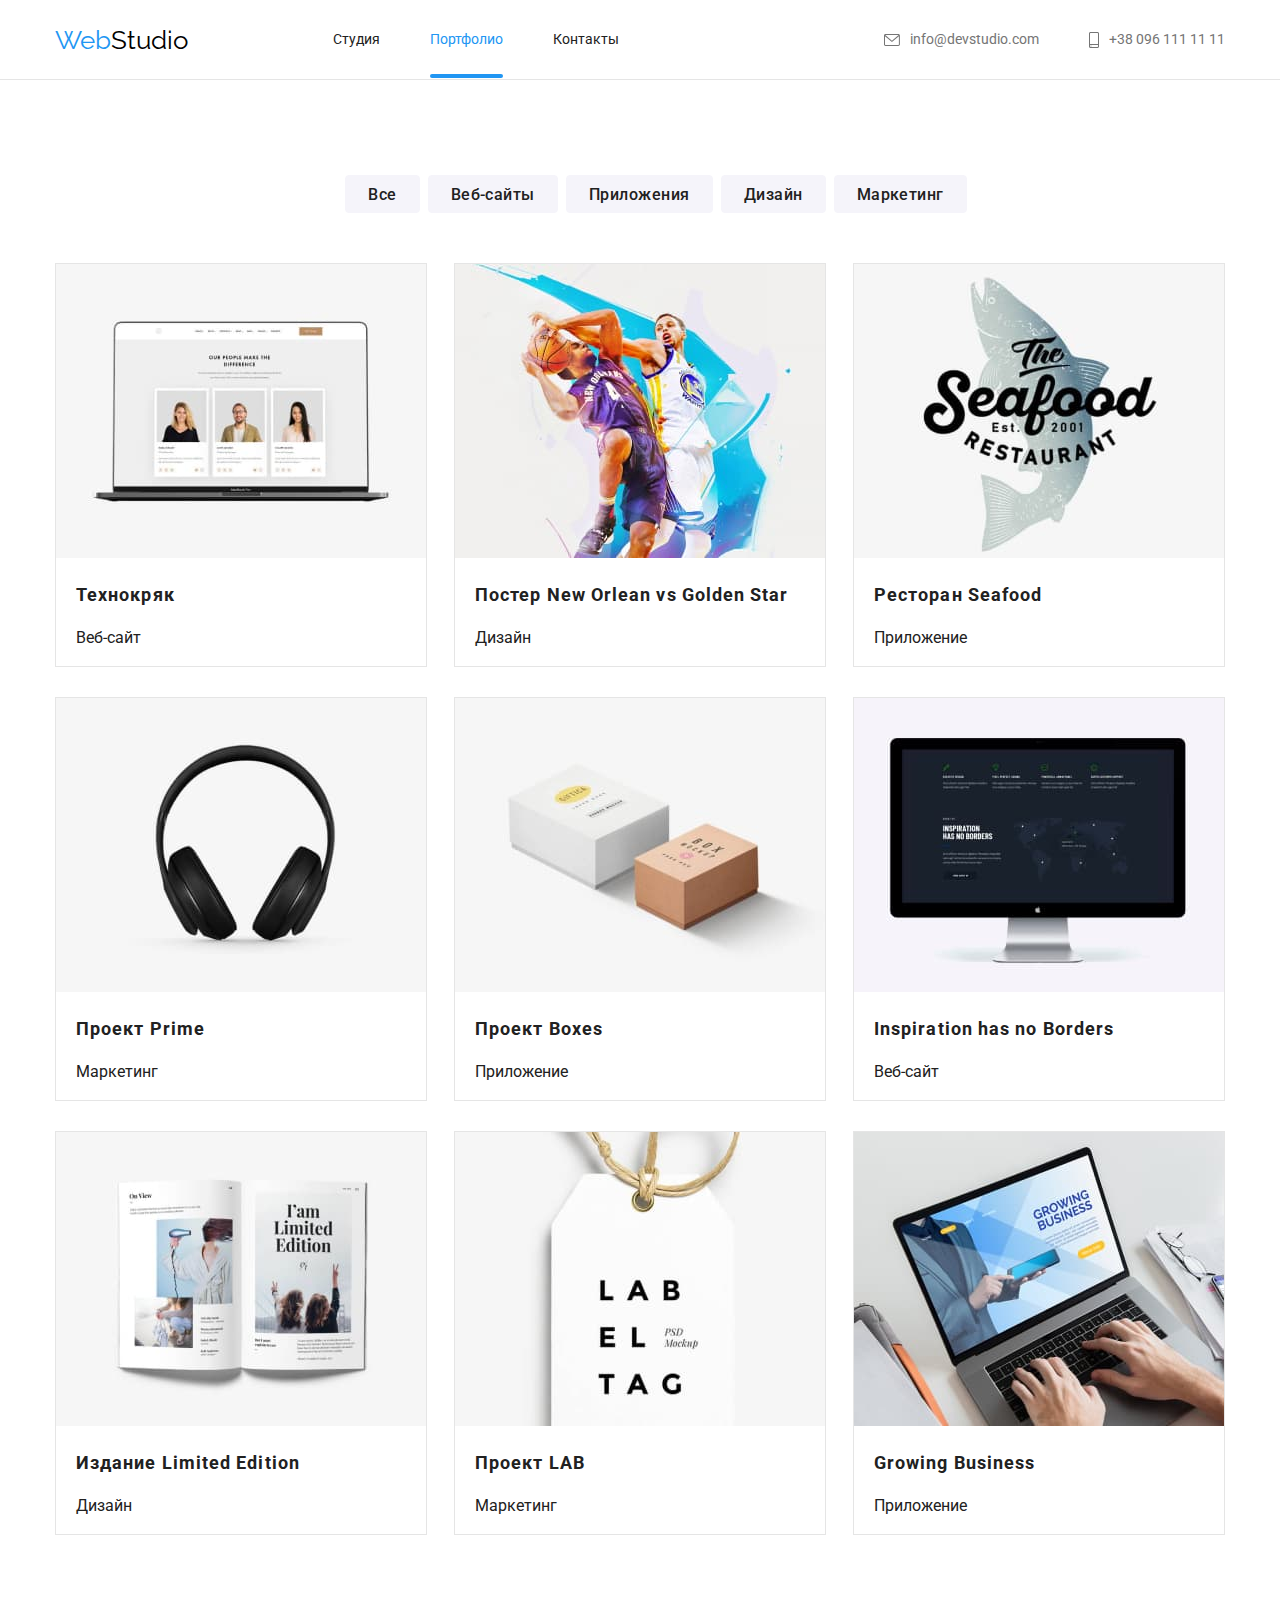
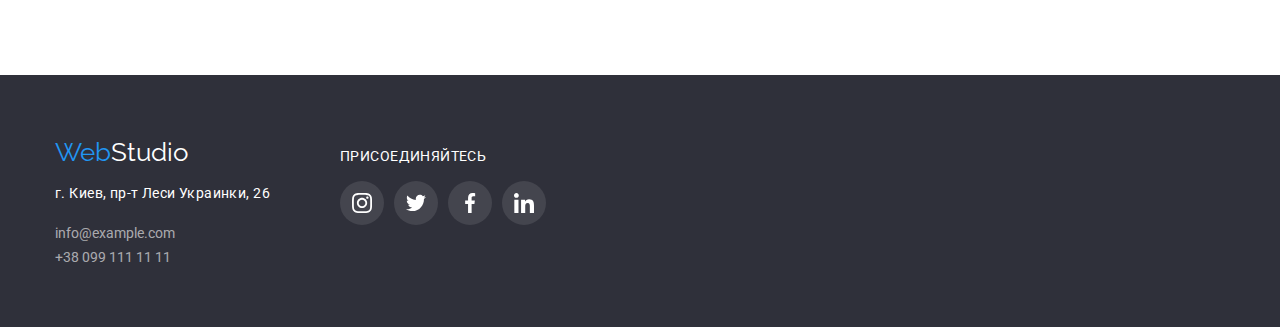
==== portfolio.html @ 9411525e "ДЗ_6" ====
<!DOCTYPE html>
<html lang="ru">
  <head>
    <meta charset="UTF-8" />
    <meta http-equiv="X-UA-Compatible" content="IE=edge" />
    <meta name="viewport" content="width=device-width, initial-scale=1.0" />
    <title>Document</title>
    <link rel="preconnect" href="https://fonts.gstatic.com" />
    <link
      href="https://fonts.googleapis.com/css2?family=Raleway:wght@700&family=Roboto:wght@400;500;700;900&display=swap"
      rel="stylesheet"
    />
    <link
      rel="stylesheet"
      href="https://cdnjs.cloudflare.com/ajax/libs/modern-normalize/1.0.0/modern-normalize.min.css"
    />
    <link rel="stylesheet" href="./css/styles.css" />
  </head>
  <body>
    <header class="header">
      <div class="container">
        <nav class="main-nav">
          <a href="./index.html" class="logo">
            <span class="logo-web">Web</span>
            <span class="logo-studio">Studio</span>
          </a>
          <ul class="site-nav">
            <li class="item">
              <a href="./index.html" class="link">Студия</a>
            </li>
            <li class="item">
              <a href="./portfolio.html" class="link current">Портфолио</a>
            </li>
            <li class="item"><a href="" class="link">Контакты</a></li>
          </ul>
        </nav>
        <ul class="auth-nav list">
          <li class="item">
            <a href="info@devstudio.com" class="link">
              <svg class="item-ico" width="16" height="12">
                <use href="./images/icons.svg#icon-envelope_hover"></use>
              </svg>
              info@devstudio.com</a
            >
          </li>
          <li class="item">
            <a href="+380961111111" class="link">
              <svg class="item-ico" width="10" height="16">
                <use href="./images/icons.svg#icon-smartphone"></use>
              </svg>
              +38 096 111 11 11</a
            >
          </li>
        </ul>
      </div>
    </header>
    <main>
      <div class="section-p">
        <div class="container-p">
          <h2 class="hidden">text</h2>
          <ul class="select">
            <li class="select-button">
              <button type="button" class="link filter-button">Все</button>
            </li>
            <li class="select-button">
              <button type="button" class="link filter-button">
                Веб-сайты
              </button>
            </li>
            <li class="select-button">
              <button type="button" class="link filter-button">
                Приложения
              </button>
            </li>
            <li class="select-button">
              <button type="button" class="link filter-button">Дизайн</button>
            </li>
            <li class="select-button">
              <button type="button" class="link filter-button">
                Маркетинг
              </button>
            </li>
          </ul>
          <ul class="cards">
            <li class="item">
              <a>
                <div class="top">
                  <img
                    src="./images/portf_1.jpg"
                    alt="Веб-сайт Технокряк"
                    width="370"
                    height="294"
                  />
                  <div class="hower-overlay">
                    <p class="inform">Технокряк это современная площадка распространения коронавируса. Компании используют эту платформу для цифрового шпионажа и атак на защищённые сервера конкурентов.</p>
                  </div>
                </div>

                <div class="text-filter">
                  <h2 class="text">Технокряк</h2>
                  <p class="filter">Веб-сайт</p>
                </div>
              </a>
            </li>
            <li class="item">
              <a>
                <div class="top">
                <img
                  src="./images/portf_2.jpg"
                  alt="Дизайн постера New Orlean vs Golden Star"
                  width="370"
                  height="294"
                />
                <div class="hower-overlay">
                  <p class="inform">Технокряк это современная площадка распространения коронавируса. Компании используют эту платформу для цифрового шпионажа и атак на защищённые сервера конкурентов.</p>
                </div>
              </div>

                <div class="text-filter">
                  <h2 class="text">Постер New Orlean vs Golden Star</h2>
                  <p class="filter">Дизайн</p>
                </div>
              </a>
            </li>
            <li class="item">
              <a>
                <div class="top">
                <img
                  src="./images/portf_3.jpg"
                  alt="Приложение Ресторан Seafood"
                  width="370"
                  height="294"
                />
                <div class="hower-overlay">
                  <p class="inform">Технокряк это современная площадка распространения коронавируса. Компании используют эту платформу для цифрового шпионажа и атак на защищённые сервера конкурентов.</p>
                </div>
              </div>

                <div class="text-filter">
                  <h2 class="text">Ресторан Seafood</h2>
                  <p class="filter">Приложение</p>
                </div>
              </a>
            </li>
            <li class="item">
              <a>
                <div class="top">
                <img
                  src="./images/portf_4.jpg"
                  alt="Маркетинговый проект Prime"
                  width="370"
                  height="294"
                />
                <div class="hower-overlay">
                  <p class="inform">Технокряк это современная площадка распространения коронавируса. Компании используют эту платформу для цифрового шпионажа и атак на защищённые сервера конкурентов.</p>
                </div>
              </div>

                <div class="text-filter">
                  <h2 class="text">Проект Prime</h2>
                  <p class="filter">Маркетинг</p>
                </div>
              </a>
            </li>
            <li class="item">
              <a>
                <div class="top">
                <img
                  src="./images/portf_5.jpg"
                  alt="Приложение Boxes"
                  width="370"
                  height="294"
                />
                <div class="hower-overlay">
                  <p class="inform">Технокряк это современная площадка распространения коронавируса. Компании используют эту платформу для цифрового шпионажа и атак на защищённые сервера конкурентов.</p>
                </div>
              </div>

                <div class="text-filter">
                  <h2 class="text">Проект Boxes</h2>
                  <p class="filter">Приложение</p>
                </div>
              </a>
            </li>
            <li class="item">
              <a>
                <div class="top">
                <img
                  src="./images/portf_6.jpg"
                  alt="Веб-сайт Inspiration has no Borders"
                  width="370"
                  height="294"
                />
                <div class="hower-overlay">
                  <p class="inform">Технокряк это современная площадка распространения коронавируса. Компании используют эту платформу для цифрового шпионажа и атак на защищённые сервера конкурентов.</p>
                </div>
              </div>

                <div class="text-filter">
                  <h2 class="text">Inspiration has no Borders</h2>
                  <p class="filter">Веб-сайт</p>
                </div>
              </a>
            </li>
            <li class="item">
              <a>
                <div class="top">
                <img
                  src="./images/portf_7.jpg"
                  alt="Дизайн Издание Limited Edition"
                  width="370"
                  height="294"
                />
                <div class="hower-overlay">
                  <p class="inform">Технокряк это современная площадка распространения коронавируса. Компании используют эту платформу для цифрового шпионажа и атак на защищённые сервера конкурентов.</p>
                </div>
              </div>

                <div class="text-filter">
                  <h2 class="text">Издание Limited Edition</h2>
                  <p class="filter">Дизайн</p>
                </div>
              </a>
            </li>
            <li class="item">
              <a>
                <div class="top">
                <img
                  src="./images/portf_8.jpg"
                  alt="Маркетинг Проект LAB"
                  width="370"
                  height="294"
                />
                <div class="hower-overlay">
                  <p class="inform">Технокряк это современная площадка распространения коронавируса. Компании используют эту платформу для цифрового шпионажа и атак на защищённые сервера конкурентов.</p>
                </div>
              </div>

                <div class="text-filter">
                  <h2 class="text">Проект LAB</h2>
                  <p class="filter">Маркетинг</p>
                </div>
              </a>
            </li>
            <li class="item">
              <a>
                <div class="top">
                <img
                  src="./images/portf_9.jpg"
                  alt="Приложение Growing Business"
                  width="370"
                  height="294"
                />
                <div class="hower-overlay">
                  <p class="inform">Технокряк это современная площадка распространения коронавируса. Компании используют эту платформу для цифрового шпионажа и атак на защищённые сервера конкурентов.</p>
                </div>
              </div>

                <div class="text-filter">
                  <h2 class="text">Growing Business</h2>
                  <p class="filter">Приложение</p>
                </div>
              </a>
            </li>
          </ul>
        </div>
      </div>
    </main>
    <footer class="footer-space">
      <div class="container">
        <div class="contacts-column">
          <a href="./index.html" class="logo">
            <span class="logo-web">Web</span>
            <span class="logo-studio">Studio</span>
          </a>
          <address>
            <p class="adr">г. Киев, пр-т Леси Украинки, 26</p>
            <ul class="em-tel">
              <li>
                <a href="info@example.com" class="link">info@example.com</a>
              </li>
              <li>
                <a href="+380991111111" class="link">+38 099 111 11 11</a>
              </li>
            </ul>
          </address>
        </div>
        <div class="footer-social">
          <p class="social-list-title">присоединяйтесь</p>
          <ul class="footer-social-list">
            <li>
              <a href class="button-spr-bottom">
                <svg class="button-icon">
                  <use href="./images/icons.svg#icon-instagram"></use>
                </svg>
              </a>
            </li>
            <li>
              <a href class="button-spr-bottom">
                <svg class="button-icon">
                  <use href="./images/icons.svg#icon-twitter"></use>
                </svg>
              </a>
            </li>
            <li>
              <a href class="button-spr-bottom">
                <svg class="button-icon">
                  <use href="./images/icons.svg#icon-facebook"></use>
                </svg>
              </a>
            </li>
            <li>
              <a href class="button-spr-bottom">
                <svg class="button-icon">
                  <use href="./images/icons.svg#icon-linkedin"></use>
                </svg>
              </a>
            </li>
          </ul>
        </div>
      </div>
    </footer>
  </body>
</html>
---- css/styles.css ----
:root {
  --primary-text-color: #212121;
  --secondary-text-color: #757575;
  --third-text-color: rgba(255, 255, 255, 0.6);
  --title-text-color: #000000;
  --accent-color: #2196f3;
  --primary-white-color: #ffffff;
  --primary-bg-color: #ffffff;
  --secondary-bg-color: #2f303a;
  --third-bg-color: #f5f4fa;
  --border-color: #ECECEC;
  --border-cards-color: #E5E5E5;
}

body {
  background-color: var(--primary-bg-color);
  color: var(--primary-text-color);
  font-family: Roboto, sans-serif;
}

.container {
  width: 1200px;
  padding-left: 15px;
  padding-right: 15px;
  margin: 0 auto;
  border-bottom: var(--border-color);

  /* outline: 2px solid tomato; */
}
/* Колір основного тексту #212121*/
/* Вторинний колір тексту #757575 */
/* Акцент #2196F3 */
/* Білий #FFFFFF */
/* Бекграунд #E5E5E5 */
/* Футер #2F303A */
/* Бекграунд Наша команда #F5F4FA */

ul {
  list-style: none;
}

/* header */
.header {
  height: 80px;
  display: block;
  box-sizing: border-box;
  border-bottom: 1px solid var(--border-cards-color)
} 
.header .container {
  height: 80px;
  display: flex;
  align-items: center;
  }
/* logo */
.logo {
  color: var(--title-text-color);
  font-family: Raleway, sans-serif;
  font-style: 400;
  font-size: 26px;
  line-height: 1.19;
  text-decoration: none;
  width: 145px;
  height: 31px;
  display: flex;
  align-items: center;
  }
.main-nav .logo {
  display: flex;
  align-items: center;
}
.logo-web {
  color: var(--accent-color);
}

/* Site nav */
.main-nav {
  display: flex;
  align-items: center;
}
.site-nav .link {
  font-style: 500;
  font-size: 14px;
  line-height: 1.14;
  text-decoration: none;
  color: var(--primary-text-color);
  transition-property: text;
  transition-duration: 250ms;
  transition-timing-function: cubic-bezier(0.4, 0, 0.2, 1)
}
.site-nav .link:hover,
.site-nav .link:focus {
  color: var(--accent-color);
}
.site-nav {
  display: flex;
  margin-left: 93px;
}

.site-nav .link {
  display: block;
}
.site-nav .item:not(:last-child) {
  margin-right: 50px;
}
.site-nav .item {
  position: relative;
}

/* Auth-nav list */
.auth-nav {
  display: flex;
  margin-bottom: 0px;
  margin-top: 0px;
  margin-left: auto;
}
.auth-nav .link {
  color: var(--secondary-text-color);
  font-style: 500;
  font-size: 14px;
  line-height: 1.14;
  text-decoration: none;
  display: flex;
  align-items: center;
  transition-property: color;
  transition-duration: 250ms;
  transition-timing-function: cubic-bezier(0.4, 0, 0.2, 1)
}
.auth-nav .item + .item {
  margin-left: 50px;
}
.auth-nav .link:hover,
.auth-nav .link:focus {
  color: var(--accent-color);
}
.auth-nav .link:hover .item-ico,
.auth-nav .link:focus .item-ico {
  fill: var(--accent-color)
}
.item-ico {
  margin-right: 10px;
  fill: currentColor;
  transition-property: color;
  transition-duration: 250ms;
  transition-timing-function: cubic-bezier(0.4, 0, 0.2, 1)
}
.hidden {
  visibility: hidden;
  width: 1px;
  height: 1px;
}
.link.current {
  color: var(--accent-color)
}

.current::after {
  position: absolute;
  content: '';
  bottom: -30px;
  left: 0;
  height: 4px;
  width: 100%;
  background-color: var(--accent-color);
  border-radius: 2px;
}

/* Hero */
.hero {
  background-color: var(--secondary-bg-color);
  padding-top: 200px;
  padding-bottom: 200px;
  text-align: center;
  max-width: 1600px;
  height: 600px;
  outline: 1px solid rgb(59, 57, 57);
  margin-left: auto;
  margin-right: auto;
  background-position: center;
  background-repeat: no-repeat;
  background-size: cover;
  background: linear-gradient(rgba(196, 196, 196, 0.4), rgba(47, 48, 58, 0.4)), url(../images/img_overlay.jpg);
}
.hero-title {
  color: var(--primary-white-color);
  font-weight: 900;
  font-size: 44px;
  line-height: 1.36;
  text-align: center;
  text-transform: uppercase;
  margin-top: 0px;
  width: 696px;
  letter-spacing: 0.06em;
  margin-left: 252px;
}

/* Section */
.section-1 {
  background-color: var(--primary-bg-color);
}
.section-2 {
  background-color: var(--third-bg-color);
}
.section-3 { 
 background-color: var(--third-bg-color)
}
.section-title {
  color: var(--title-text-color);
  font-weight: 700;
  font-size: 36px;
  line-height: 1.17;
  letter-spacing: 0.03em;
  text-align: center;
  margin-top: 0px;
  margin-bottom: 50px;
}

/* Features */
.section-title {
  margin-bottom: 0px;
}
.future-icon {
  display: block;
  width: 70px;
  height: 70px;
}
.feature-list {
  margin-top: 0px;
  margin-bottom: 0px;
  padding-left: 0px;
  display: flex;
  justify-content: space-between;
  width: 1170px;
}
.feature-list .list {
  width: 270px;
  height: 101px;
}
.feature-list .list + .list {
  margin-left: 30px;
}
.feature-list .title {
  color: var(--title-text-color);
  font-weight: 700;
  font-size: 14px;
  line-height: 1.14;

  text-transform: uppercase;
  margin-top: 0px;
  margin-bottom: 0px;
}
.feature-list .text {
  color: var(--secondary-text-color);
  font-weight: 400;
  font-size: 14px;
  line-height: 1.71;
  text-align: left;
  letter-spacing: 0.03em;
  width: 270px;
  height: 101px;
  position: absolute;
  margin-top: 10px;
  margin-bottom: 0px;
}
.feature-list > :last-child .text {
  margin-bottom: 0px;
}
.feature-list-icon {
  display: flex;
  align-items: center;
  justify-content: center;
  width: 270px;
  height: 120px;
  background: var(--third-bg-color);
  border-radius: 4px;
  margin-bottom: 30px;
}
.activity-container {
  padding-top: 94px;
  padding-left: auto;
  margin-left: auto;
  margin-right: auto;
  width: 1170px;
  height: 290px;
}

/* activity */
.section {
  padding-bottom: 94px;
}
.activity {
  margin-top: 50px;
  margin-bottom: 0px;
  display: flex;
  padding-left: 0px;
}
.activity .item + .item {
  margin-left: 30px;
}
.activity .item {
  position: relative;
 }
.activity .item .text {
  position: absolute;
  bottom: 3px;
  padding-top: 27px;
  width: 370px;
  height: 70px;
  background: rgba(47, 48, 58, 0.8);
   }
  .text-text {
  margin-top: 0px;
  margin-bottom: 0px;
  font-weight: 700px;
  font-size: 14px;
  line-height: 1.14;
  text-align: center;
  letter-spacing: 0.03em;
  text-transform: uppercase;
  color: var(--primary-white-color);
  }

/* button */
.button {
  font-family: inherit;
  color: var(--primary-white-color);
  background-color: var(--accent-color);
  font-weight: 500;
  font-size: 16px;
  line-height: 1.88;
  display: 200, 50;
  border: var(--accent-color);
  border-radius: 4px;
  width: 200px;
  height: 50px;
  cursor: pointer;
  padding: 10, 32, 10, 32;
  margin-top: 30;
  letter-spacing: 0.06em;
}
/* our team */
.section-3 {
  padding-top: 94px;
}
.team {
  display: flex;
  margin-top: 50px;
  padding-bottom: 94px;
  padding-left: 0px;
  margin-bottom: 0px;
}
.team .card + .card {
  margin-left: 30px;
}
.card {
  width: 270px;
  border: 1px solid var(--border-cards-color)#E5E5E5;
  background-color: var(--primary-bg-color);
  box-shadow: 0px 1px 3px rgba(0, 0, 0, 0.12), 0px 1px 1px rgba(0, 0, 0, 0.14), 0px 2px 1px rgba(0, 0, 0, 0.2);
  border-radius: 0px 0px 4px 4px;
}
.infocard {
  padding-top: 30px;
  padding-bottom: 30px;
  border-top: 0px;
}
.card-image {
  display: block;
}
.person {
  color: var(--primary-text-color);
  font-weight: 500;
  font-size: 16px;
  line-height: 1.19;
  letter-spacing: 0.03em;
  text-align: center;
  margin-top: 0px;
  margin-bottom: 0px;
  height: 19px;
}
.profession {
  color: var(--secondary-text-color);
  font-weight: 400;
  font-size: 16px;
  line-height: 1.19;
  text-align: center;
  margin-top: 10px;
  margin-bottom: 0px;
}
.team > :last-child .profession {
  margin-bottom: 0px;
}
.actions { 
  padding: 0px;
  display: flex;
  justify-content: center;
  align-items: center;
  margin-top: 16px;
}
.actions li:not(:last-child) {
  margin-right: 10px;
}
.button-spr {
  display: flex;
  justify-content: center;
  align-items: center;
  width: 44px;
  height: 44px;
  border-radius: 50%;
  color: #afb1b8;
  transition-property: background-color;
  transition-duration: 250ms;
  transition-timing-function: cubic-bezier(0.4, 0, 0.2, 1)
}
.button-spr:hover,
.button-spr:focus{
  background: var(--accent-color);
  color: var(--primary-white-color);
}
.button-icon {
  width: 20px;
  height: 20px;
  fill: currentColor;
}
.button-icon .fill {
  transition-property: color;
  transition-duration: 250ms;
  transition-timing-function: cubic-bezier(0.4, 0, 0.2, 1)
}

/* clients section */
.clients-container {
  padding-top: 94px;
  padding-bottom: 94px
}
.clients-container .title {
  font-weight: 700px;
  font-size: 36px;
  line-height: 1.17;
  text-align: center;
  letter-spacing: 0.03em;
  margin-top: 0px;
  margin-bottom: 20px;
  }

.clients-list {
  display: flex;
  justify-content: center;
  /* margin-top: 0px; */
  margin-bottom: 0px;
  padding-left: 0px;
  }
.clients-list-item {
  display: flex;
  justify-content: center;
  flex-basis: calc ((100%-180px)/6);
  height: 92px;
  margin-top: 30px;
  margin-left: 30px;
}
.clients-list >:first-child .clients-list-item{
  margin-left: 0px;
}

.clients-list-link {
  display: flex;
  justify-content: center;
  align-items: center;
  width: 170px;
  height: 92px;
  color: #afb1b8;
  border: 1px solid #AFB1B8;
  box-sizing: border-box;
  border-radius: 4px;
  transition-property: color;
  transition-duration: 250ms;
  transition-timing-function: cubic-bezier(0.4, 0, 0.2, 1)
}
.clients-list-link:hover,
.clients-list-link:focus {
  color: var(--accent-color);
  border-color:var(--accent-color)
}
.client-icon {
  /* display: block; */
  width: 106px;
  height: 60px;
  fill: currentColor;
  /* color: #afb1b8; */
}


/* footer */
.footer-space {
  background-color: var(--secondary-bg-color);
  margin-bottom: 0px;
  height: 252px;
}
.footer-space .container {
  height: 252px;
  padding-top: 60px;
  padding-bottom: 60px;
  }
.footer-space .logo-studio {
  color: var(--primary-white-color);
}
.adr {
  color: var(--primary-white-color);
  font-weight: 400;
  font-size: 14px;
  line-height: 1.71;
  letter-spacing: 0.03em;
  font-style: normal;
  margin-bottom: 0px;
}
.em-tel {
  padding-left: 0px;
  margin-bottom: 0px;
}
.footer-space .link {
  color: var(--third-text-color);
  font-weight: 400;
  font-size: 14px;
  line-height: 1.71;
  font-style: normal;
  text-decoration: none;
}
.footer-space .container {
display: flex;
align-items: baseline;
}
.footer-social {
  margin-left: 70px;
}
.social-list-title {
font-size: 14px;
line-height: 1.14;
letter-spacing: 0.03em;
text-transform: uppercase;
color: var(--primary-white-color);
}
.footer-social-list {
  display: flex;
  justify-content: center;
  padding-left: 0px;
  align-items: center;
}

/* portfolio */
.select {
  display: flex;
  justify-content: center;
  margin-top: 0px;
  margin-bottom: 50px;
  text-align: center;

}
.hidden {
  margin-top: 0px;
  margin-bottom: 0px;
}
.select {
  display: flex;
  justify-content: center;
  margin-bottom: 50px;
  }

.select .link:hover,
.select .link:focus
 .cards .text { 
  color: var(--primary-white-color);
  background-color: var(--accent-color);
  font-weight: 500;
  font-size: 16px;
  line-height: 1.62;
  padding-left: 22px;
  padding-right: 22px;
  padding-top: 6px;
  padding-bottom: 6px;
  margin-right: 8px;
  border: 1px solid var(--accent-color);
  border-radius: 4px;
  height: 38px;
  box-shadow: 0px 3px 1px rgba(0, 0, 0, 0.1), 0px 1px 2px rgba(0, 0, 0, 0.08), 0px 2px 2px rgba(0, 0, 0, 0.12);
}
.select .link {  
  display: block;
  transition-property: box-shadow;
  transition-duration: 250ms;
  transition-timing-function: cubic-bezier(0.4, 0, 0.2, 1)
}
.filter-button {
  color:var(--primary-text-color);
  background-color: var(--third-bg-color);
  font-weight: 500;
  font-size: 16px;
  line-height: 1.63; 
  text-align: center;
  letter-spacing: 0.03em;
  padding-left: 22px;
  padding-right: 22px;
  padding-top: 6px;
  padding-bottom: 6px;
  margin-right: 8px;
  border: 1px solid var(--third-bg-color);
  border-radius: 4px;
  height: 38px; 
}

.links {
  display: flex;
  flex-wrap: wrap; 
}
/* portfolio  cards*/
.cards {
  width: 1200px;
  display: flex;
  flex-wrap: wrap;
  padding-left: 0px;
 }
 .item:nth-child(3n) {
  margin-right: 0px
} 
.cards .item {
  width: calc ((100%-60)/3);
  /* width: 370px; */
  height: 404px;
  margin-right: 27px;
  margin-bottom: 30px;
  padding-left: 0px;
  margin-left: 0px;
  box-sizing: border-box;
  border: 1px solid var(--border-cards-color);
  transition-property: box-shadow;
  transition-duration: 250ms;
  transition-timing-function: cubic-bezier(0.4, 0, 0.2, 1);
 }

.top {
  position: relative;
  overflow: hidden
}
.hower-overlay {
  position: absolute;
  top: 0px;
  width: 370px;
  height: 294px;
  background: rgba(33, 150, 243, 0.9);
  padding-top: 63px;
  padding-right: 24px;
  padding-bottom: 63px;
  padding-left: 24px;
  /* opacity: 0; */
  transform: translateY(102%);
  transition:  transform 250ms cubic-bezier(0.4, 0, 0.2, 1);
}
.cards .item:hover,
.cards .item:focus {
  box-shadow: 0px 1px 1px rgba(0, 0, 0, 0.12), 0px 4px 4px rgba(0, 0, 0, 0.06), 1px 4px 6px rgba(0, 0, 0, 0.16);
  transform: translateY(0);
}


.cards .item:hover .hower-overlay {
  transform: translateY(0);
}

.hower-overlay .inform {
  position: absolute;
  width: 322px;
  height: 168px;
  font-weight: 400px;
  font-size: 18px;
  line-height: 28px;
  letter-spacing: 0.03em;
  color: var(--primary-white-color);
  margin-bottom: 0px;
  margin-top: 0px;
}

.section-p {
  width: 1220px;
  padding-left: 0px;
  padding-right: 0px;
  padding-top: 94px;
  margin-left: auto;
  margin-right: auto;
  padding-bottom: 94px;
  /* outline: 2px solid tomato; */
}
.container-p {
  width: 1200px;
  padding-left: 15px;
  padding-right: 15px;
  margin-left: auto;
  margin-right: auto;
  /* outline: 2px solid tomato; */
}
.item .text {
  letter-spacing: 0.06em;
  font-weight: bold;
  font-size: 18px;
  line-height: 2;
}
.text-filter {
  padding-left: 24px;
  padding-left: 20px;
}
/* sprite */
.button-spr {
  padding: 0;
  border: none;
}
.button-spr-bottom {
  display: flex;
  justify-content: center;
  align-items: center;
  width: 44px;
  height: 44px;
  border-radius: 50%;
  color: var(--primary-white-color);
  background: rgba(255, 255, 255, 0.1);
  margin-right: 10px;
}
.button-spr-bottom:hover,
.button-spr-bottom:focus{
  background: var(--accent-color);
  color: var(--primary-white-color);
}

/* modal window */
.backdrop {
  position: fixed;
  top: 0;
  left: 0;
  width: 100%;
  height: 100%;
  background-color:  rgba(0, 0, 0, 0.2);
  opacity: 1;
  transition: opacity 250ms cubic-bezier(0.4, 0, 0.2, 1);
}
.backdrop.is-hidden {
  opacity: 0;
  pointer-events: none;
}
.backdrop.is-hidden .modal {
  transform: translate(-50%, -50%) scale(0.9)
}
.modal {
  position: relative;
  top: 50%;
  left: 50%;
  height: 581px;
  width: 528px;
  background-color: #ffffff;
  border-radius: 4px;
  transform: translate(-50%, -50%) scale(1);
  transition: transform 250ms cubic-bezier(0.4, 0, 0.2, 1);
  padding: 40px;
}
 .modal .close {
  position: absolute;
  width: 30px;
  height: 30px;
  background: #FFFFFF;
  border: 1px solid rgba(0, 0, 0, 0.1);
  box-sizing: border-box;
  border-radius: 50%;
  margin-top: 8px;
  margin-right: 8px;
  top: 0;
  right: 0
}
.modal-title__text {
  font-weight: 700px;
  font-size: 20px;
  line-height: 1.15;
  text-align: center;
  letter-spacing: 0.03em;
  color: var(--primary-text-color);
  margin-top: 0px;
  margin-bottom:12px;
}

.contact-form__input {
  display: block;
  width: 100%;
  height: 40px;
  border: 1px solid rgba(33, 33, 33, 0.2);
  box-sizing: border-box;
  border-radius: 4px;
  margin-bottom:10px;
}
.contact-form__text {
  font-weight: 400px;
  font-size: 12px;
  line-height: 1.17;
  letter-spacing: 0.01em;
  color: #757575;
  margin-bottom: 4px;
}
.contact-form-input-comment
 {
  display: block;
  width: 100%;
  height: 120px;
  border: 1px solid rgba(33, 33, 33, 0.2);
  box-sizing: border-box;
  border-radius: 4px;
  margin-bottom:10px;
  resize: none
}
.form-checkbox {
  position: relative;
  margin-top:20px;
  margin-bottom:30px;
  padding-left: auto;
  text-align: center;
}
.form_img {
  position: absolute;
  left: 13.7px;
  top: 2.5px;
  width: 16px;
  height: 15px;
  
}

.checkbox__text {
  font-weight: 400px;
  font-size: 14px;
  line-height: 1.71;
  letter-spacing: 0.03em;
  color: #757575;
}
.underline {
  color: var(--accent-color);
  text-underline-position: var(--accent-color);
}
.form-button {
  padding-left: auto;
  text-align: center;
  filter: drop-shadow(0px 4px 4px rgba(0, 0, 0, 0.25));
}
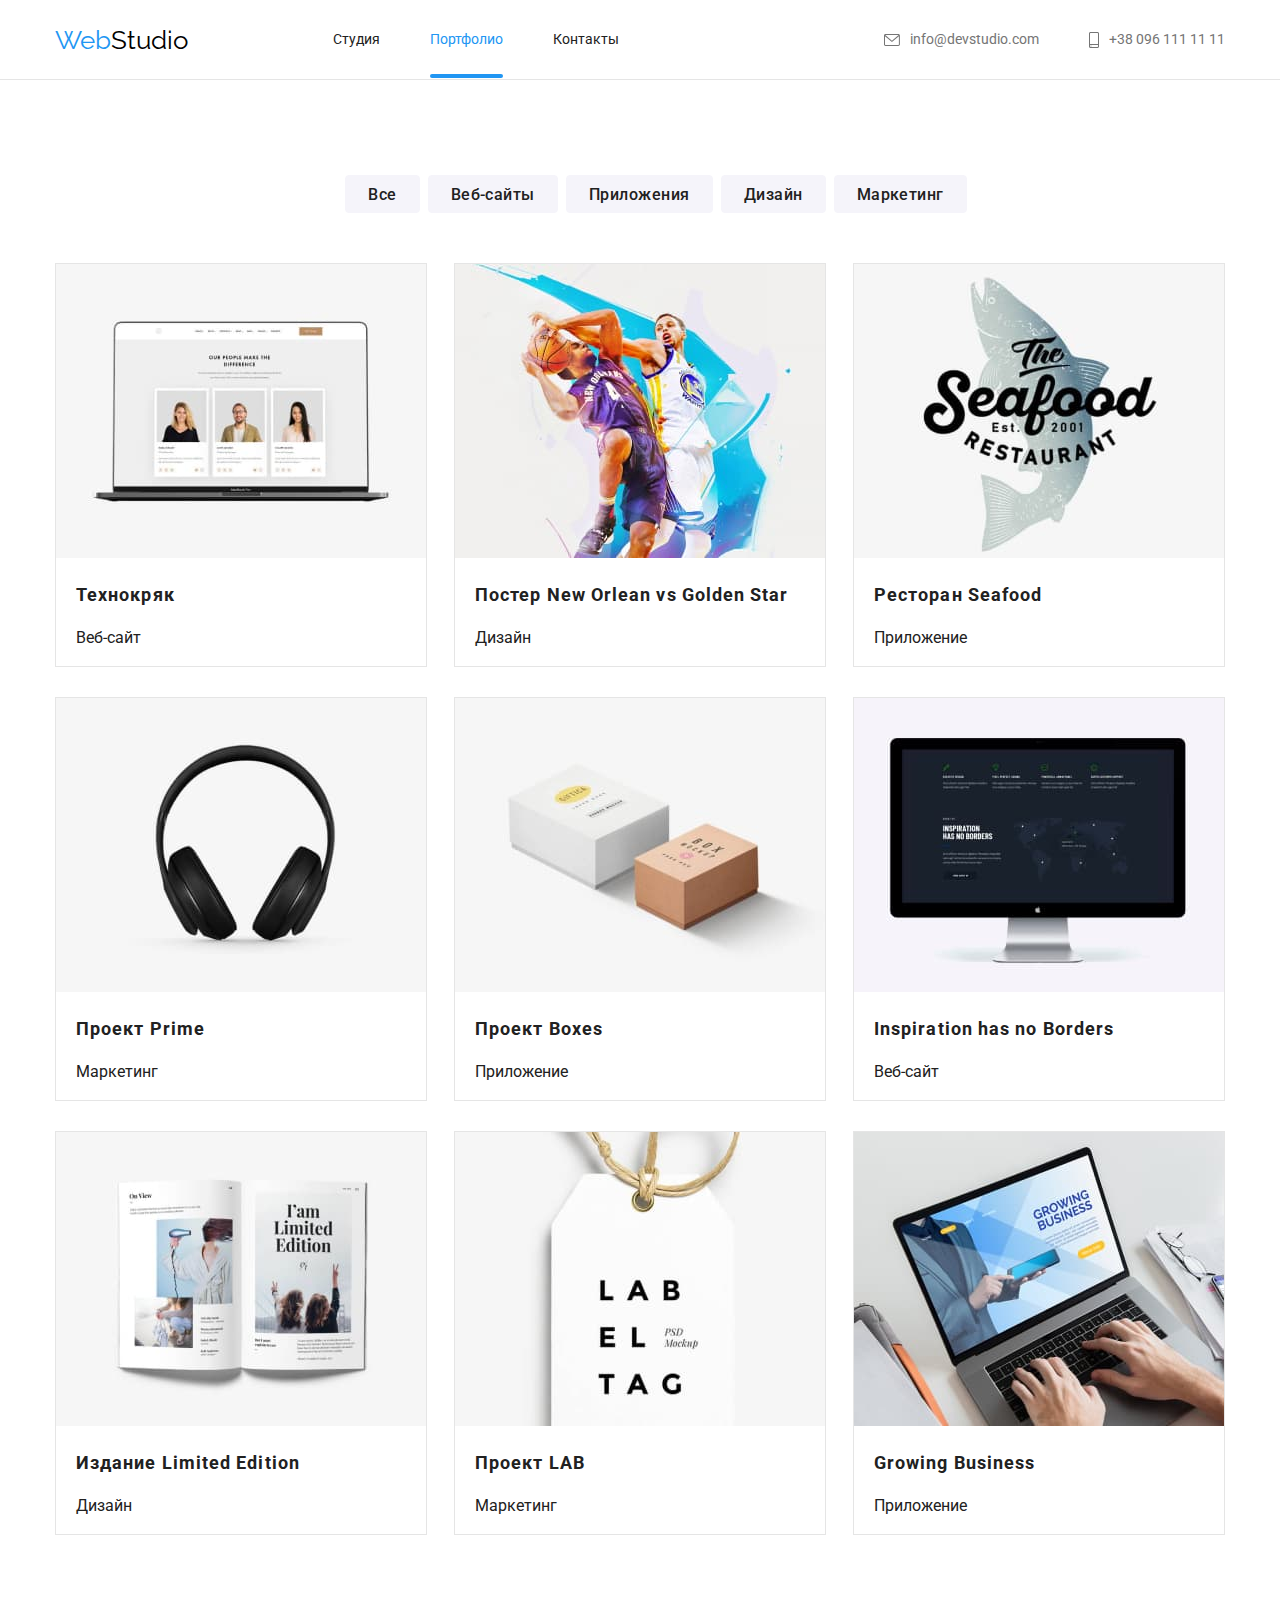
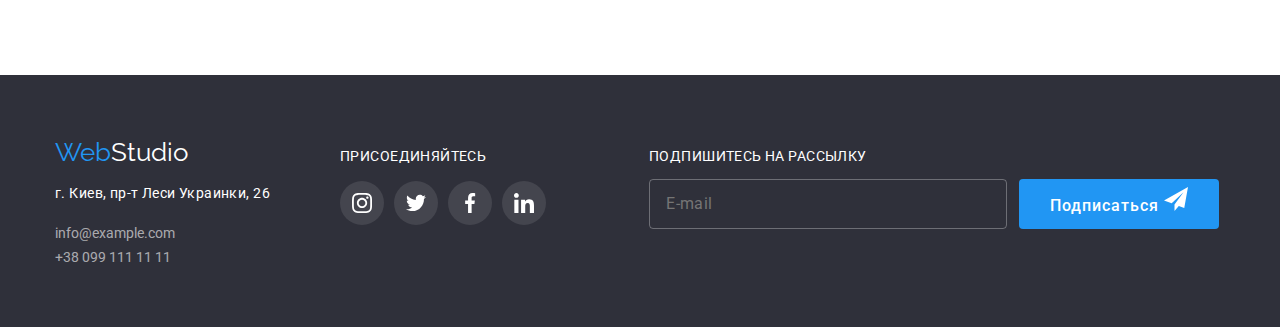
==== commit 560f943c: "ДЗ_6" ====
--- a/portfolio.html
+++ b/portfolio.html
@@ -318,7 +318,32 @@
             </li>
           </ul>
         </div>
+        <div class="subscription">
+          <p class="subscription__title">Подпишитесь на рассылку</p>
+         <div class="subscription__group">
+          <label class="subscription__content">
+            <input
+              class="subscription__input"
+              type="text"
+              name="subscription"
+              placeholder="E-mail"
+            />
+          </label>
+          <div class="subscription__button">
+            <button class="button" type="submit">Подписаться   
+              <svg class="subscription__icon">
+                <use href="./images/icons.svg#icon-icon_send"></use>
+              </svg>
+
+            </button>
+            <!-- <svg class="subscription__icon">
+              <use href="./images/icons.svg#icon-icon_send"></use>
+            </svg> -->
+          </div>
+        </div>
+        </div>
       </div>
+      
     </footer>
   </body>
 </html>
--- a/css/styles.css
+++ b/css/styles.css
@@ -542,6 +542,56 @@
   justify-content: center;
   padding-left: 0px;
   align-items: center;
+}
+/* footer subscription */
+.subscription {
+  margin-left: 93px;
+}
+.subscription__title {
+  font-size: 14px;
+  line-height: 1.14;
+  letter-spacing: 0.03em;
+  text-transform: uppercase;
+  color: var(--primary-white-color);
+}
+
+.subscription__icon {
+  align-items: stretch;
+  width: 24px;
+  height: 24px;
+  fill: var(--primary-white-color)
+}
+.subscription__button {
+  display: inline-flex;
+  align-items: center;
+  /* justify-content: center; */
+  font-weight: 700px;
+}
+.subscription__input {
+  width: 358px;
+  height: 50px;
+  outline: none;
+  border-radius: 4px;
+  border: 1px solid rgba(255, 255, 255, 0.3);
+  padding-left: 16px;
+  font-size: 16px;
+  line-height: 1.22;
+  letter-spacing: 0.03em;
+  fill: solid rgba(255, 255, 255, 0.6);
+  align-items: inside;
+  margin-right: 12px;
+  background-color: transparent
+}
+.subscription__input::placeholder {
+  background-color: transparent
+}
+.subscription__content {
+  background-color: transparent
+}
+
+.subscription__group {
+  display: flex;
+  flex-direction: row
 }
 
 /* portfolio */
@@ -769,6 +819,11 @@
   top: 0;
   right: 0
 }
+.icon-vector:hover,
+.icon-vector:focus{
+  fill: var(--accent-color);
+  transition: opacity 250ms cubic-bezier(0.4, 0, 0.2, 1);
+}
 .modal-title__text {
   font-weight: 700px;
   font-size: 20px;
@@ -788,6 +843,18 @@
   box-sizing: border-box;
   border-radius: 4px;
   margin-bottom:10px;
+  padding: 11px 12px 11px 42px;
+}
+/* .contact-form__input:hover  */
+.contact-form__input:focus {
+  outline: none;
+  border: 1px solid var(--accent-color);
+  transition: opacity 250ms cubic-bezier(0.4, 0, 0.2, 1);
+}
+.contact-form__input:focus + .contact-form__img {
+  color: var(--accent-color);
+  fill: var(--accent-color);
+  transition: opacity 250ms cubic-bezier(0.4, 0, 0.2, 1);
 }
 .contact-form__text {
   font-weight: 400px;
@@ -797,44 +864,109 @@
   color: #757575;
   margin-bottom: 4px;
 }
-.contact-form-input-comment
- {
+.contact-form__field {
+  position: relative;
+  display: flex;
+  flex-direction: column;
+}
+.contact-form__img {
+  position: absolute;
+  top: 55%;
+  left: 15px;
+  transform: translateY(-50%);
+  width: 18px;
+  height: 18px;
+}
+.contact-form__input:focus + .contact-form__img {
+  color: var(--accent-color);
+  transition: opacity 250ms cubic-bezier(0.4, 0, 0.2, 1);
+}
+.comment {
   display: block;
   width: 100%;
   height: 120px;
   border: 1px solid rgba(33, 33, 33, 0.2);
   box-sizing: border-box;
   border-radius: 4px;
-  margin-bottom:10px;
-  resize: none
-}
+  /* margin-bottom:10px; */
+  resize: none;
+  padding: 12px 16px 12px 16px;
+  outline: none;
+  margin-top: 4px;
+}
+.comment:focus {
+  border: 1px solid var(--accent-color);
+  transition: opacity 250ms cubic-bezier(0.4, 0, 0.2, 1);
+}
+textarea::placeholder {
+  font-weight: 400px;
+  font-size: 14px;
+  line-height: 1.17;
+  letter-spacing: 0.01em;
+  color: rgba(117, 117, 117, 0.5);
+}
+
+/* checkbox */
 .form-checkbox {
+  display: flex;
+  align-items: center;
   position: relative;
   margin-top:20px;
   margin-bottom:30px;
+  margin-left:12px;
   padding-left: auto;
   text-align: center;
-}
-.form_img {
+  /* display: inline-block;   */
+  font-weight: 400px;
+  font-size: 14px;
+  line-height: 1.71;
+  letter-spacing: 0.03em;
+  color: #757575;
+}
+
+.checkbox {
+  -webkit-appearance: none;
+  -moz-appearance: none;
+  appearance: none;
   position: absolute;
-  left: 13.7px;
-  top: 2.5px;
+}
+.form-checkbox-icon {
+  display:inline-block;
   width: 16px;
   height: 15px;
-  
+  border: 2px solid #2a2a2a;
+  border-radius: 4px;
+}
+.consent {
+  margin-left: 7px;
 }
 
 .checkbox__text {
+  display: inline-block;
+  align-items: center;
   font-weight: 400px;
   font-size: 14px;
   line-height: 1.71;
   letter-spacing: 0.03em;
   color: #757575;
 }
+.checkbox:checked + .form-checkbox-icon {
+  border-color: transparent;
+  background-color: var(--accent-color);
+  background-image: url('../images/icons_for_svg/icon_check.svg');
+  background-size: contain;
+  background-origin: border-box;
+}
+
 .underline {
   color: var(--accent-color);
-  text-underline-position: var(--accent-color);
-}
+  text-decoration: underline
+}
+.form-checkbox:focus-within > .form_img{
+  border-color: var(--primary-white-color);
+  opacity: 0;
+}
+
 .form-button {
   padding-left: auto;
   text-align: center;
